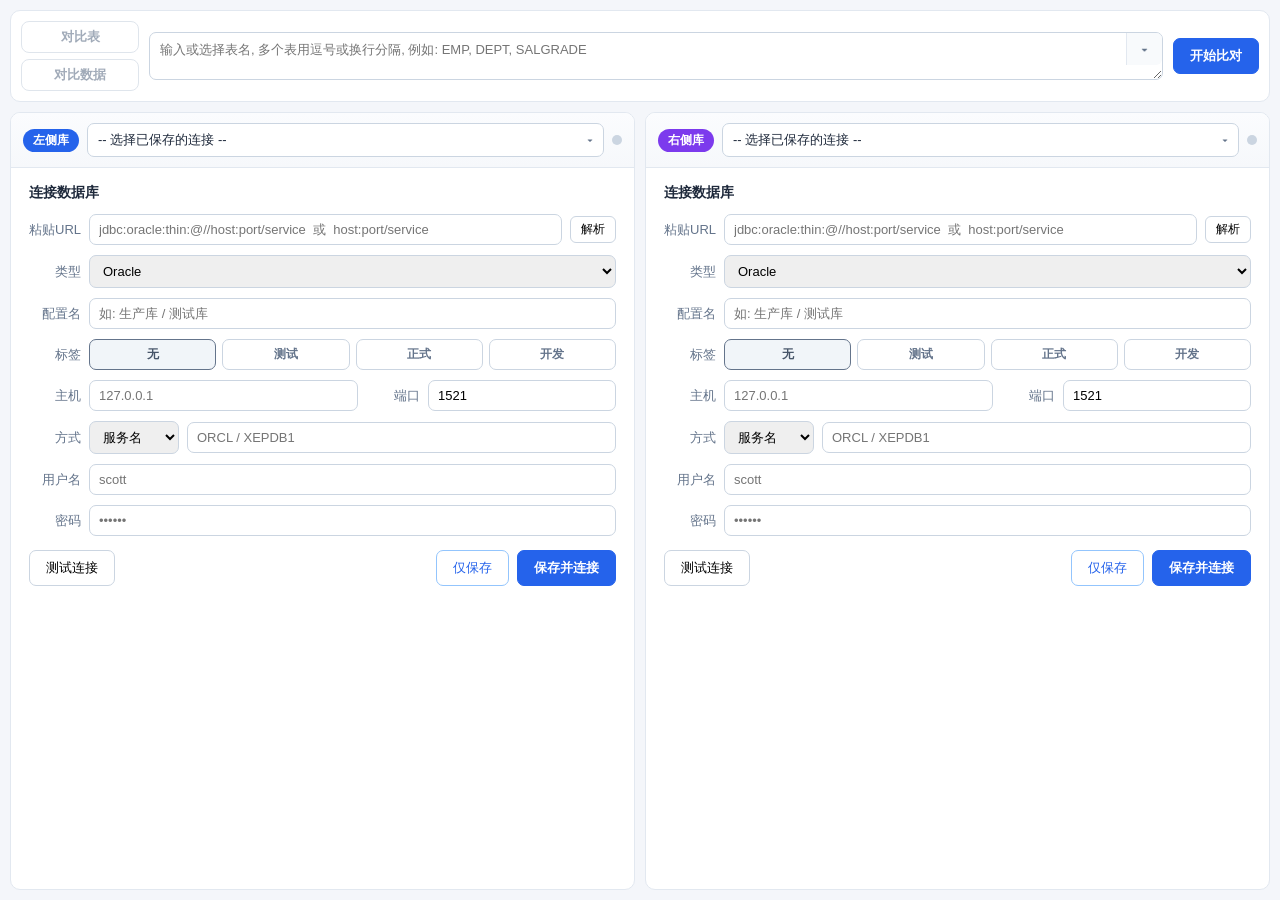
==== web/index.html @ 11e9552e "feat: add read-only database MCP and configurator" ====
<!DOCTYPE html>
<html lang="zh-CN">
<head>
<meta charset="UTF-8">
<meta name="viewport" content="width=device-width, initial-scale=1.0">
<title>数据库对比工具</title>
<link rel="icon" href="app-icon.svg" type="image/svg+xml">
<link rel="stylesheet" href="style.css?v=2.0.18">
</head>
<body>

<main class="main">
  <div class="querybar" id="querybar">
    <div class="query-modes">
      <button id="btnModeStruct" class="mode-btn" disabled title="两侧都连接后可用">对比表</button>
      <button id="btnModeData" class="mode-btn" disabled title="两侧都连接后可用">对比数据</button>
    </div>
    <div class="query-content">
      <div class="table-picker" id="shared-struct-picker" data-picker="struct">
        <textarea class="table-input" rows="2" placeholder="输入或选择表名, 多个表用逗号或换行分隔, 例如: EMP, DEPT, SALGRADE"></textarea>
        <button type="button" class="table-picker-toggle" title="选择数据表" aria-label="展开数据表列表" aria-expanded="false"><span>▾</span></button>
        <div class="table-menu" role="listbox" aria-multiselectable="true"></div>
      </div>
      <div class="table-picker" id="shared-data-picker" data-picker="data" style="display:none">
        <input class="data-table-input" placeholder="输入或选择要比对的表名" autocomplete="off">
        <button type="button" class="table-picker-toggle" title="选择数据表" aria-label="展开数据表列表" aria-expanded="false"><span>▾</span></button>
        <div class="table-menu" role="listbox"></div>
      </div>
      <div class="shared-where" id="shared-where" style="display:none">
        <span class="where-label">WHERE</span>
        <textarea class="data-where-input" rows="2" spellcheck="false" placeholder="可选过滤条件, 例如: id &gt; 100 and status = 1"></textarea>
      </div>
    </div>
    <button id="btnCompareShared" class="btn btn-primary query-submit" disabled>开始比对</button>
  </div>
  <div class="panes">
  <!-- 左侧面板 -->
  <section class="pane" id="pane-left" data-side="left">
    <div class="pane-head">
      <span class="side-tag side-left">左侧库</span>
      <div class="db-dropdown" id="dd-left">
        <div class="dd-display" id="dd-display-left">
          <span class="dd-label" id="dd-label-left">-- 选择已保存的连接 --</span>
          <span class="dd-arrow">▾</span>
        </div>
        <div class="dd-list" id="dd-list-left"></div>
      </div>
      <span class="dot" id="dot-left"></span>
      <button class="btn-mini btn-disc" id="disc-left" title="断开当前连接" style="display:none">断开</button>
      <button class="btn-mini btn-refresh" id="refresh-left" title="刷新连接状态和表列表" style="display:none">刷新</button>
      <button class="btn-mini btn-edit" id="edit-left" title="编辑当前数据源配置" style="display:none">编辑</button>
      <button class="btn-mini btn-del" id="del-left" title="删除当前数据源" style="display:none">删除</button>
    </div>

    <!-- 连接表单 -->
    <div class="conn-form" id="form-left">
      <div class="form-title">连接数据库</div>
      <div class="frow f-url-row"><label>粘贴URL</label>
        <input class="f-url" placeholder="jdbc:oracle:thin:@//host:port/service  或  host:port/service" autocomplete="off">
        <button class="btn-mini btn-parse-url" title="解析并填充各字段">解析</button>
      </div>
      <div class="frow"><label>类型</label>
        <select class="f-type">
          <option value="oracle" selected>Oracle</option>
          <option value="mysql">MySQL</option>
          <option value="sqlite">SQLite</option>
        </select>
      </div>
      <div class="frow"><label>配置名</label><input class="f-name" placeholder="如: 生产库 / 测试库"></div>
      <div class="frow"><label>标签</label>
        <div class="f-tag-group">
          <label class="tag-radio tag-none"><input type="radio" name="tag-left" value="" checked><span>无</span></label>
          <label class="tag-radio tag-test"><input type="radio" name="tag-left" value="test"><span>测试</span></label>
          <label class="tag-radio tag-prod"><input type="radio" name="tag-left" value="prod"><span>正式</span></label>
          <label class="tag-radio tag-dev"><input type="radio" name="tag-left" value="dev"><span>开发</span></label>
        </div>
      </div>
      <div class="f-host-row">
        <div class="frow f-host"><label>主机</label><input class="f-hostname" placeholder="127.0.0.1"></div>
        <div class="frow f-port"><label>端口</label><input class="f-portnum" value="1521"></div>
      </div>
      <div class="frow f-ora">
        <label>方式</label>
        <select class="f-ora-mode">
          <option value="service" selected>服务名</option>
          <option value="sid">SID</option>
        </select>
        <input class="f-ora-value" placeholder="ORCL / XEPDB1">
      </div>
      <div class="frow f-mysql" style="display:none"><label>数据库</label><input class="f-database" placeholder="数据库名"></div>
      <div class="frow f-sqlite" style="display:none"><label>文件</label><input class="f-path" placeholder="D:\data\xxx.db"></div>
      <div class="frow f-userrow"><label>用户名</label><input class="f-user" placeholder="scott"></div>
      <div class="frow f-pwdrow"><label>密码</label><input class="f-pwd" type="password" placeholder="••••••"></div>
      <div class="fbtns">
        <button class="btn btn-test">测试连接</button>
        <span class="fbtn-spacer"></span>
        <button class="btn btn-cancel-edit" style="display:none">取消</button>
        <button class="btn btn-save">仅保存</button>
        <button class="btn btn-primary btn-connect">保存并连接</button>
      </div>
      <div class="form-msg"></div>
    </div>

    <!-- 已连接工作区 -->
    <div class="workspace" id="ws-left" style="display:none">
      <div class="result-area"></div>
      <div class="sql-area">
        <div class="sql-head">
          <span class="sql-title">修复SQL</span>
          <span class="sql-sub">仅复制, 应用不执行</span>
          <button class="btn-mini btn-copy">复制SQL</button>
        </div>
        <div class="sql-resizer" title="拖动调整高度"></div>
        <textarea class="sql-output" readonly placeholder="比对完成后, 这里显示让本侧变成对方的 SQL"></textarea>
      </div>
    </div>
  </section>

  <!-- 右侧面板 -->
  <section class="pane" id="pane-right" data-side="right">
    <div class="pane-head">
      <span class="side-tag side-right">右侧库</span>
      <div class="db-dropdown" id="dd-right">
        <div class="dd-display" id="dd-display-right">
          <span class="dd-label" id="dd-label-right">-- 选择已保存的连接 --</span>
          <span class="dd-arrow">▾</span>
        </div>
        <div class="dd-list" id="dd-list-right"></div>
      </div>
      <span class="dot" id="dot-right"></span>
      <button class="btn-mini btn-disc" id="disc-right" title="断开当前连接" style="display:none">断开</button>
      <button class="btn-mini btn-refresh" id="refresh-right" title="刷新连接状态和表列表" style="display:none">刷新</button>
      <button class="btn-mini btn-edit" id="edit-right" title="编辑当前数据源配置" style="display:none">编辑</button>
      <button class="btn-mini btn-del" id="del-right" title="删除当前数据源" style="display:none">删除</button>
    </div>

    <div class="conn-form" id="form-right">
      <div class="form-title">连接数据库</div>
      <div class="frow f-url-row"><label>粘贴URL</label>
        <input class="f-url" placeholder="jdbc:oracle:thin:@//host:port/service  或  host:port/service" autocomplete="off">
        <button class="btn-mini btn-parse-url" title="解析并填充各字段">解析</button>
      </div>
      <div class="frow"><label>类型</label>
        <select class="f-type">
          <option value="oracle" selected>Oracle</option>
          <option value="mysql">MySQL</option>
          <option value="sqlite">SQLite</option>
        </select>
      </div>
      <div class="frow"><label>配置名</label><input class="f-name" placeholder="如: 生产库 / 测试库"></div>
      <div class="frow"><label>标签</label>
        <div class="f-tag-group">
          <label class="tag-radio tag-none"><input type="radio" name="tag-right" value="" checked><span>无</span></label>
          <label class="tag-radio tag-test"><input type="radio" name="tag-right" value="test"><span>测试</span></label>
          <label class="tag-radio tag-prod"><input type="radio" name="tag-right" value="prod"><span>正式</span></label>
          <label class="tag-radio tag-dev"><input type="radio" name="tag-right" value="dev"><span>开发</span></label>
        </div>
      </div>
      <div class="f-host-row">
        <div class="frow f-host"><label>主机</label><input class="f-hostname" placeholder="127.0.0.1"></div>
        <div class="frow f-port"><label>端口</label><input class="f-portnum" value="1521"></div>
      </div>
      <div class="frow f-ora">
        <label>方式</label>
        <select class="f-ora-mode">
          <option value="service" selected>服务名</option>
          <option value="sid">SID</option>
        </select>
        <input class="f-ora-value" placeholder="ORCL / XEPDB1">
      </div>
      <div class="frow f-mysql" style="display:none"><label>数据库</label><input class="f-database" placeholder="数据库名"></div>
      <div class="frow f-sqlite" style="display:none"><label>文件</label><input class="f-path" placeholder="D:\data\xxx.db"></div>
      <div class="frow f-userrow"><label>用户名</label><input class="f-user" placeholder="scott"></div>
      <div class="frow f-pwdrow"><label>密码</label><input class="f-pwd" type="password" placeholder="••••••"></div>
      <div class="fbtns">
        <button class="btn btn-test">测试连接</button>
        <span class="fbtn-spacer"></span>
        <button class="btn btn-cancel-edit" style="display:none">取消</button>
        <button class="btn btn-save">仅保存</button>
        <button class="btn btn-primary btn-connect">保存并连接</button>
      </div>
      <div class="form-msg"></div>
    </div>

    <div class="workspace" id="ws-right" style="display:none">
      <div class="result-area"></div>
      <div class="sql-area">
        <div class="sql-head">
          <span class="sql-title">输出修复SQL</span>
          <span class="sql-sub">仅复制, 应用不执行</span>
          <button class="btn-mini btn-copy">复制SQL</button>
        </div>
        <div class="sql-resizer" title="拖动调整高度"></div>
        <textarea class="sql-output" readonly placeholder="比对完成后, 这里显示让本侧变成对方的 SQL"></textarea>
      </div>
    </div>
  </section>
  </div>
</main>

<div class="toast" id="toast"></div>
<script src="app.js?v=2.0.18"></script>
</body>
</html>
---- web/style.css ----
/* ===== 数据库同步比对工具 - 浅色主题 ===== */
* { box-sizing: border-box; margin: 0; padding: 0; }

:root {
  --bg: #f4f6fa;
  --panel: #ffffff;
  --border: #e2e8f0;
  --border-strong: #cbd5e1;
  --text: #1e293b;
  --text-dim: #64748b;
  --accent: #2563eb;
  --accent-hover: #1d4ed8;
  --ok: #16a34a;
  --warn: #d97706;
  --err: #dc2626;
  --left-color: #2563eb;
  --right-color: #7c3aed;
  --code-bg: #f8fafc;
}

html, body { height: 100%; }
body {
  font-family: "Microsoft YaHei", "PingFang SC", "Segoe UI", sans-serif;
  background: var(--bg);
  color: var(--text);
  font-size: 13px;
  display: flex;
  flex-direction: column;
  overflow: hidden;
}

.mode-btn {
  padding: 8px 26px;
  font-size: 14px;
  font-weight: 600;
  border: 1.5px solid var(--accent);
  background: var(--panel);
  color: var(--accent);
  border-radius: 8px;
  cursor: pointer;
  transition: all .15s;
}
.mode-btn:hover:not(:disabled) { background: #eff6ff; }
.mode-btn.active { background: var(--accent); color: #fff; }
.mode-btn:disabled { border-color: var(--border-strong); color: var(--text-dim); cursor: not-allowed; opacity: .6; }
/* ---------- 主体与共享查询栏 ---------- */
.main {
  flex: 1;
  display: flex;
  flex-direction: column;
  gap: 10px;
  padding: 10px;
  min-height: 0;
}
.querybar {
  display: flex;
  align-items: stretch;
  gap: 10px;
  padding: 10px;
  flex-shrink: 0;
  background: var(--panel);
  border: 1px solid var(--border);
  border-radius: 10px;
}
.query-modes { display: flex; flex-direction: column; gap: 6px; flex: 0 0 118px; }
.query-modes .mode-btn { flex: 1; padding: 6px 8px; font-size: 13px; }
.query-content { display: flex; align-items: stretch; gap: 8px; flex: 1; min-width: 0; }
.query-content > .table-picker { flex: 1; min-width: 180px; align-self: center; }
.shared-where {
  display: flex;
  align-items: stretch;
  flex: 1;
  min-width: 180px;
  border: 1px solid var(--border-strong);
  border-radius: 9px;
  background: #fff;
  overflow: hidden;
  transition: border-color .15s, box-shadow .15s;
}
.shared-where:focus-within { border-color: var(--accent); box-shadow: 0 0 0 2px rgba(37,99,235,.12); }
.shared-where .where-label {
  flex: 0 0 62px;
  display: flex;
  align-items: center;
  justify-content: center;
  padding: 0;
}
.shared-where .data-where-input { flex: 1; min-width: 0; min-height: 58px; }
.query-submit { flex: 0 0 auto; align-self: center; white-space: nowrap; }
.panes { display: flex; gap: 10px; flex: 1; min-height: 0; }
.pane {
  flex: 1;
  min-width: 0;
  background: var(--panel);
  border: 1px solid var(--border);
  border-radius: 10px;
  display: flex;
  flex-direction: column;
  overflow: hidden;
}

/* ---------- 面板头: 数据库下拉 ---------- */
.pane-head {
  display: flex;
  align-items: center;
  gap: 8px;
  padding: 10px 12px;
  border-bottom: 1px solid var(--border);
  background: linear-gradient(180deg, #fbfcfe, #f6f8fb);
}
.side-tag {
  font-weight: 700;
  font-size: 12px;
  padding: 3px 10px;
  border-radius: 20px;
  color: #fff;
  white-space: nowrap;
}
.side-left { background: var(--left-color); }
.side-right { background: var(--right-color); }
.db-select {
  flex: 1;
  min-width: 0;
  padding: 7px 8px;
  border: 1px solid var(--border-strong);
  border-radius: 7px;
  font-size: 13px;
  background: #fff;
  cursor: pointer;
}
.dot { width: 10px; height: 10px; border-radius: 50%; background: var(--border-strong); flex-shrink: 0; }
.dot.on { background: var(--ok); box-shadow: 0 0 5px rgba(22,163,74,.5); }

/* ---------- 连接表单 ---------- */
.conn-form { padding: 16px 18px; overflow-y: auto; }
.conn-form.modal-mode {
  position: fixed; inset: 0; z-index: 1000;
  background: rgba(15,23,42,0.55);
  padding: 40px 16px;
  overflow-y: auto;
  display: flex !important;
  flex-direction: column;
  align-items: center;
}
.conn-form.modal-mode > * {
  width: 100%; max-width: 560px;
  background: var(--panel);
  padding-left: 20px; padding-right: 20px;
  box-sizing: border-box;
  margin: 0;
}
.conn-form.modal-mode > .form-title {
  padding-top: 18px; padding-bottom: 14px;
  border: 1px solid var(--border); border-bottom: none;
  border-radius: 10px 10px 0 0;
  display: block;
}
.conn-form.modal-mode > .frow,
.conn-form.modal-mode > .f-host-row {
  display: flex;
  border-left: 1px solid var(--border); border-right: 1px solid var(--border);
}
.conn-form.modal-mode > .f-host-row { display: flex; gap: 10px; padding-bottom: 10px; }
.conn-form.modal-mode > .frow { padding-top: 0; padding-bottom: 10px; }
.conn-form.modal-mode > .frow.f-remember { padding-bottom: 6px; }
.conn-form.modal-mode > .fbtns {
  padding-top: 6px; padding-bottom: 16px;
  border-left: 1px solid var(--border); border-right: 1px solid var(--border);
  border-bottom: 1px solid var(--border);
  border-radius: 0 0 10px 10px;
}
.conn-form.modal-mode > .form-msg {
  padding-top: 0; padding-bottom: 16px;
  border-left: 1px solid var(--border); border-right: 1px solid var(--border);
  border-bottom: 1px solid var(--border);
  border-radius: 0 0 10px 10px;
  margin-top: -1px;
}
.conn-form.modal-mode > .fbtns + .form-msg { border-top: none; border-radius: 0 0 10px 10px; }
.conn-form.modal-mode > .fbtns:not(:last-child) { border-bottom: none; border-radius: 0; }

.form-title { font-size: 14px; font-weight: 700; margin-bottom: 12px; color: var(--text); }
.frow { display: flex; align-items: center; gap: 8px; margin-bottom: 10px; }
.frow > label:first-child { width: 52px; flex-shrink: 0; color: var(--text-dim); text-align: right; }
.frow input[type="text"], .frow input:not([type]), .frow input[type="password"], .frow select {
  flex: 1;
  min-width: 0;
  padding: 7px 9px;
  border: 1px solid var(--border-strong);
  border-radius: 7px;
  font-size: 13px;
  outline: none;
}

/* URL 粘贴行 */
.f-url-row .f-url { flex: 1; min-width: 0; }
.f-url-row .btn-parse-url { flex-shrink: 0; }
.frow input:focus, .frow select:focus { border-color: var(--accent); box-shadow: 0 0 0 2px rgba(37,99,235,.12); }
.f-host-row { display: flex; gap: 10px; }
.f-host-row .f-host { flex: 3; }
.f-host-row .f-port { flex: 2; }
.f-ora select { flex: 0 0 90px; }
.chk { color: var(--text-dim); font-size: 12px; display: flex; align-items: center; gap: 5px; cursor: pointer; }
.fbtns { display: flex; align-items: center; flex-wrap: wrap; gap: 8px; margin-top: 14px; }
.fbtn-spacer { flex: 1; }
.form-msg { margin-top: 10px; font-size: 12px; min-height: 16px; word-break: break-all; }
.form-msg.ok { color: var(--ok); }
.form-msg.err { color: var(--err); }

/* ---------- 按钮 ---------- */
.btn {
  padding: 8px 16px;
  border: 1px solid var(--border-strong);
  border-radius: 7px;
  background: #fff;
  font-size: 13px;
  cursor: pointer;
  transition: all .15s;
}
.btn:hover { background: #f1f5f9; }
.btn-primary { background: var(--accent); border-color: var(--accent); color: #fff; font-weight: 600; }
.btn-primary:hover { background: var(--accent-hover); }
.btn-mini {
  padding: 4px 10px;
  font-size: 12px;
  border: 1px solid var(--border-strong);
  border-radius: 6px;
  background: #fff;
  cursor: pointer;
  white-space: nowrap;
}
.btn-mini:hover { background: #f1f5f9; }
.btn-disc { color: var(--err); border-color: #fecaca; }
.btn-refresh { color: #0369a1; border-color: #bae6fd; }
.btn-edit { color: #6d28d9; border-color: #ddd6fe; }
.btn-del { color: var(--err); border-color: #fecaca; }
.btn-cancel-edit { color: var(--text-dim); border-color: var(--border-strong); }
.btn-save { color: var(--accent); border-color: #93c5fd; }

/* 标签单选按钮组 */
.f-tag-group {
  flex: 1;
  display: flex;
  gap: 6px;
  min-width: 0;
}
.tag-radio {
  flex: 1;
  position: relative;
  cursor: pointer;
}
.tag-radio input { position: absolute; opacity: 0; pointer-events: none; }
.tag-radio span {
  display: block;
  text-align: center;
  padding: 6px 4px;
  font-size: 12px;
  font-weight: 600;
  border: 1.5px solid var(--border-strong);
  border-radius: 7px;
  background: #fff;
  color: var(--text-dim);
  transition: all .12s;
  white-space: nowrap;
}
.tag-radio:hover span { background: #f8fafc; }
.tag-radio.tag-none input:checked + span { background: #f1f5f9; border-color: #64748b; color: #475569; }
.tag-radio.tag-test input:checked + span { background: #dcfce7; border-color: #16a34a; color: #15803d; }
.tag-radio.tag-prod input:checked + span { background: #fee2e2; border-color: #dc2626; color: #b91c1c; }
.tag-radio.tag-dev  input:checked + span { background: #dbeafe; border-color: #2563eb; color: #1d4ed8; }

/* 标签徽章 */
.tag-badge {
  display: inline-block;
  font-size: 10px;
  font-weight: 700;
  padding: 1px 7px;
  border-radius: 10px;
  margin-left: 4px;
  vertical-align: middle;
  white-space: nowrap;
}
.tag-badge.tag-test { background: #dcfce7; color: #16a34a; }
.tag-badge.tag-prod { background: #fee2e2; color: #dc2626; }
.tag-badge.tag-dev  { background: #dbeafe; color: #2563eb; }

/* 自定义数据源下拉 */
.db-dropdown {
  flex: 1;
  min-width: 0;
  position: relative;
}
.dd-display {
  display: flex;
  align-items: center;
  gap: 6px;
  padding: 7px 10px;
  border: 1px solid var(--border-strong);
  border-radius: 7px;
  background: #fff;
  cursor: pointer;
  font-size: 13px;
  min-height: 34px;
}
.dd-display:hover { border-color: var(--accent); }
.dd-label { flex: 1; min-width: 0; overflow: hidden; text-overflow: ellipsis; white-space: nowrap; }
.dd-arrow { color: var(--text-dim); font-size: 12px; flex-shrink: 0; transition: transform .15s; }
.db-dropdown.open .dd-arrow { transform: rotate(180deg); }
.dd-list {
  display: none;
  position: absolute;
  top: calc(100% + 2px);
  left: 0;
  right: 0;
  background: #fff;
  border: 1px solid var(--border-strong);
  border-radius: 8px;
  box-shadow: 0 6px 20px rgba(0,0,0,.1);
  max-height: 300px;
  overflow-y: auto;
  z-index: 50;
  padding: 3px;
}
.db-dropdown.open .dd-list { display: block; }
.dd-item {
  display: flex;
  align-items: center;
  gap: 6px;
  padding: 7px 10px;
  border-radius: 6px;
  cursor: pointer;
  font-size: 13px;
  transition: background .1s;
}
.dd-item:hover { background: #f1f5f9; }
.dd-item .dd-name { flex: 1; min-width: 0; overflow: hidden; text-overflow: ellipsis; white-space: nowrap; }
.dd-item .dd-type { color: var(--text-dim); font-size: 11px; flex-shrink: 0; }
.dd-item .dd-edit,
.dd-item .dd-delete {
  flex-shrink: 0;
  padding: 2px 8px;
  font-size: 11px;
  border: 1px solid #ddd6fe;
  border-radius: 5px;
  color: #6d28d9;
  background: #faf5ff;
  cursor: pointer;
  white-space: nowrap;
}
.dd-item .dd-edit:hover { background: #ede9fe; }
.dd-item .dd-delete {
  border-color: #fecaca;
  color: #b91c1c;
  background: #fef2f2;
}
.dd-item .dd-delete:hover { background: #fee2e2; }
.dd-item.dd-new { color: var(--accent); font-weight: 600; justify-content: center; }

/* ---------- 工作区 ---------- */
.workspace {
  flex: 1;
  display: flex;
  flex-direction: column;
  min-height: 0;
  padding: 10px 12px;
  gap: 10px;
}
.table-picker {
  flex: 1;
  min-width: 0;
  position: relative;
}
.table-input, .data-table-input {
  display: block;
  width: 100%;
  min-width: 0;
  padding: 8px 42px 8px 10px;
  border: 1px solid var(--border-strong);
  border-radius: 7px;
  font-size: 13px;
  font-family: inherit;
  resize: vertical;
  outline: none;
}
.data-table-input { height: 34px; }
.table-input:focus, .data-table-input:focus { border-color: var(--accent); box-shadow: 0 0 0 2px rgba(37,99,235,.12); }
.table-picker.open .table-input,
.table-picker.open .data-table-input { border-color: var(--accent); box-shadow: 0 0 0 2px rgba(37,99,235,.12); }
.table-picker-toggle {
  position: absolute;
  top: 1px;
  right: 1px;
  width: 36px;
  height: 32px;
  border: none;
  border-left: 1px solid var(--border);
  border-radius: 0 6px 6px 0;
  background: #f8fafc;
  color: var(--text-dim);
  cursor: pointer;
  font-size: 14px;
  outline: none;
}
.table-picker-toggle:hover { background: #eff6ff; color: var(--accent); }
.table-picker-toggle:focus-visible { box-shadow: inset 0 0 0 2px rgba(37,99,235,.45); }
.table-picker-toggle span { display: inline-block; transition: transform .15s; }
.table-picker.open .table-picker-toggle span { transform: rotate(180deg); }
.table-menu {
  display: none;
  position: absolute;
  top: calc(100% + 4px);
  left: 0;
  right: 0;
  z-index: 70;
  padding: 5px;
  border: 1px solid var(--border-strong);
  border-radius: 7px;
  background: #fff;
  box-shadow: 0 10px 24px rgba(15, 23, 42, .14);
}
.table-picker.open .table-menu { display: block; }
.table-menu-tools {
  display: flex;
  gap: 6px;
  padding: 2px 2px 6px;
  border-bottom: 1px solid var(--border);
}
.table-menu-search {
  flex: 1;
  min-width: 0;
  height: 30px;
  padding: 5px 8px;
  border: 1px solid var(--border-strong);
  border-radius: 6px;
  outline: none;
  font: inherit;
}
.table-menu-search:focus { border-color: var(--accent); box-shadow: 0 0 0 2px rgba(37,99,235,.1); }
.table-menu-clear {
  padding: 0 9px;
  border: 1px solid var(--border);
  border-radius: 6px;
  background: #fff;
  color: var(--text-dim);
  cursor: pointer;
  font-size: 12px;
}
.table-menu-clear:hover { background: #f1f5f9; color: var(--text); }
.table-menu-options { max-height: 250px; overflow-y: auto; padding-top: 3px; }
.table-history {
  padding: 7px 0 6px;
  border-top: 1px solid var(--border);
}
.table-history-head {
  min-height: 24px;
  display: flex;
  align-items: center;
  justify-content: space-between;
  padding: 0 8px 4px;
}
.table-history-title {
  color: var(--text-dim);
  font-size: 11px;
  font-weight: 700;
}
.table-history-clear {
  border: none;
  background: transparent;
  color: var(--text-dim);
  padding: 2px 4px;
  cursor: pointer;
  font-size: 11px;
}
.table-history-clear:hover, .table-history-clear:focus { color: var(--err); outline: none; }
.table-history-list {
  max-height: 165px;
  overflow-y: auto;
  display: grid;
  gap: 5px;
}
.table-history-row {
  min-height: 29px;
  display: flex;
  align-items: stretch;
  gap: 3px;
}
.table-history-item {
  min-width: 0;
  flex: 1;
  border: none;
  border-radius: 5px;
  background: #f8fafc;
  color: var(--text);
  padding: 6px 8px;
  text-align: left;
  cursor: pointer;
  font: 12px Consolas, "Courier New", monospace;
  overflow: hidden;
  text-overflow: ellipsis;
  white-space: nowrap;
}
.table-history-item:hover, .table-history-item:focus { background: #eff6ff; outline: none; color: #1d4ed8; }
.table-history-remove {
  flex: 0 0 28px;
  border: none;
  border-radius: 5px;
  background: transparent;
  color: var(--text-dim);
  cursor: pointer;
  font-size: 18px;
  line-height: 1;
}
.table-history-remove:hover, .table-history-remove:focus { background: #fef2f2; color: var(--err); outline: none; }
.table-option {
  width: 100%;
  min-height: 34px;
  display: flex;
  align-items: center;
  gap: 8px;
  padding: 6px 8px;
  border: none;
  border-radius: 5px;
  background: #fff;
  color: var(--text);
  text-align: left;
  cursor: pointer;
  font: inherit;
}
.table-option:hover, .table-option:focus { background: #eff6ff; outline: none; }
.table-option.selected { background: #eff6ff; color: #1d4ed8; }
.table-option.unavailable { opacity: .52; cursor: not-allowed; }
.table-check {
  width: 15px;
  height: 15px;
  flex: none;
  border: 1px solid #94a3b8;
  border-radius: 4px;
  background: #fff;
}
.table-option.selected .table-check {
  border-color: var(--accent);
  background: var(--accent);
  box-shadow: inset 0 0 0 3px #fff;
}
.table-option-name { flex: 1; min-width: 0; overflow: hidden; text-overflow: ellipsis; white-space: nowrap; }
.table-side {
  flex: none;
  min-width: 34px;
  font-size: 10px;
  font-weight: 700;
  text-align: right;
}
.table-side.both { color: #15803d; }
.table-side.left { color: var(--left-color); }
.table-side.right { color: var(--right-color); }
.table-menu-empty { padding: 18px 10px; color: var(--text-dim); text-align: center; font-size: 12px; }
.where-label {
  display: flex;
  align-items: center;
  justify-content: center;
  background: linear-gradient(180deg, #eff6ff, #dbeafe);
  color: var(--accent);
  font: 700 11px Consolas, "Courier New", monospace;
  letter-spacing: .6px;
  border-right: 1px solid var(--border);
}
.data-where-input {
  display: block;
  width: 100%;
  min-height: 58px;
  max-height: 130px;
  padding: 8px 10px;
  border: none;
  outline: none;
  resize: vertical;
  font: 12px/1.55 Consolas, "Courier New", monospace;
  color: #111827;
  background: #fff;
}

/* ---------- 结果区 ---------- */
.result-area {
  flex: 1;
  min-height: 80px;
  overflow-y: auto;
  border: 1px solid var(--border);
  border-radius: 8px;
  padding: 10px;
  background: #fbfcfe;
}
.result-empty { color: var(--text-dim); text-align: center; padding: 24px 0; font-size: 12px; }

.tcard {
  border: 1px solid var(--border);
  border-left-width: 4px;
  border-radius: 7px;
  background: #fff;
  margin-bottom: 8px;
  padding: 8px 10px;
}
.tcard .tname { font-weight: 700; font-family: Consolas, monospace; }
.tcard .tstatus { font-size: 11px; padding: 2px 8px; border-radius: 12px; margin-left: 8px; white-space: nowrap; }
.st-same   { border-left-color: var(--ok); }
.st-same .tstatus   { background: #dcfce7; color: var(--ok); }
.st-diff   { border-left-color: var(--warn); }
.st-diff .tstatus   { background: #fef3c7; color: var(--warn); }
.st-only   { border-left-color: var(--err); }
.st-only .tstatus   { background: #fee2e2; color: var(--err); }
.st-missing{ border-left-color: var(--text-dim); }
.st-missing .tstatus{ background: #e2e8f0; color: var(--text-dim); }
.tcard.side-present { background: #eff6ff; border-left-color: #60a5fa; }
.tcard.side-present .tstatus { background: #dbeafe; color: #1d4ed8; }
.tcard.side-missing { background: #fff1f2; border-left-color: #fda4af; }
.tcard.side-missing .tstatus { background: #fee2e2; color: #dc2626; }
.tcard ul { margin: 6px 0 0 18px; color: var(--text-dim); font-size: 12px; line-height: 1.7; }
.tcard li.side-present,
.tcard li.side-missing { margin: 2px 0; padding: 1px 6px 1px 2px; border-radius: 4px; }
.tcard li.side-present { background: #eff6ff; color: #1d4ed8; }
.tcard li.side-missing { background: #fff1f2; color: #dc2626; }
.tcard li.side-present::marker { color: #2563eb; }
.tcard li.side-missing::marker { color: #dc2626; }

/* 数据差异明细 */
.summary-bar { display: flex; gap: 14px; flex-wrap: wrap; padding: 6px 2px 10px; font-size: 12px; }
.summary-bar b { font-size: 14px; }
.sg-l { color: var(--left-color); } .sg-r { color: var(--right-color); }
.dtable { width: 100%; border-collapse: collapse; font-size: 12px; }
.dtable th, .dtable td {
  border: 1px solid var(--border);
  padding: 5px 7px;
  text-align: left;
  vertical-align: top;
  word-break: break-all;
}
.dtable th { background: #f1f5f9; font-weight: 600; white-space: nowrap; }
.dtable td.k { font-family: Consolas, monospace; white-space: nowrap; }
.tag { font-size: 11px; padding: 1px 7px; border-radius: 10px; white-space: nowrap; }
.tag-only_left  { background: #dbeafe; color: var(--left-color); }
.tag-only_right { background: #ede9fe; color: var(--right-color); }
.tag-diff       { background: #fef3c7; color: var(--warn); }
.cell-changed { background: #fff7ed; color: #c2410c; font-weight: 600; }
.drow { font-family: Consolas, monospace; font-size: 11px; }

/* ---------- SQL 区 ---------- */
.sql-area {
  flex-shrink: 0;
  height: 210px;
  display: flex;
  flex-direction: column;
  border: 1px solid var(--border);
  border-radius: 8px;
  overflow: hidden;
}
.sql-head {
  display: flex;
  align-items: center;
  gap: 8px;
  padding: 6px 10px;
  background: #f1f5f9;
  border-bottom: 1px solid var(--border);
}
.sql-title { font-weight: 700; font-size: 12px; }
.sql-sub { color: var(--text-dim); font-size: 11px; flex: 1; }
.sql-resizer {
  height: 8px;
  flex-shrink: 0;
  background: #cbd5e1;
  cursor: row-resize;
  border-top: 1px solid var(--border);
  border-bottom: 1px solid var(--border);
  position: relative;
  transition: background 0.15s;
}
.sql-resizer::before {
  content: "";
  position: absolute;
  left: 50%;
  top: 50%;
  transform: translate(-50%, -50%);
  width: 36px;
  height: 2px;
  background: #64748b;
  border-radius: 1px;
}
.sql-resizer:hover { background: #93c5fd; }
.sql-output {
  flex: 1;
  border: none;
  resize: none;
  min-height: 60px;
  padding: 10px;
  font-family: Consolas, "Courier New", monospace;
  font-size: 12px;
  line-height: 1.6;
  background: var(--code-bg);
  color: var(--text);
  outline: none;
  overflow: auto;
}

/* ---------- Toast ---------- */
.toast {
  position: fixed;
  left: 50%;
  bottom: 30px;
  transform: translateX(-50%) translateY(20px);
  background: #0f172a;
  color: #fff;
  padding: 9px 20px;
  border-radius: 8px;
  font-size: 13px;
  opacity: 0;
  pointer-events: none;
  transition: all .25s;
  z-index: 999;
  max-width: 70%;
}
.toast.show { opacity: .95; transform: translateX(-50%) translateY(0); }

/* ---------- 滚动条 ---------- */
::-webkit-scrollbar { width: 9px; height: 9px; }
::-webkit-scrollbar-thumb { background: #cbd5e1; border-radius: 5px; }
::-webkit-scrollbar-thumb:hover { background: #94a3b8; }
::-webkit-scrollbar-track { background: transparent; }

.loading { opacity: .55; pointer-events: none; }

@media (max-width: 900px) {
  .querybar { flex-wrap: wrap; }
  .query-modes { flex: 1 1 100%; flex-direction: row; }
  .query-content { flex: 1 1 100%; flex-wrap: wrap; }
  .query-content > .table-picker, .shared-where { flex: 1 1 100%; }
  .query-submit { margin-left: auto; }
  .panes { flex-direction: column; overflow-y: auto; }
  .pane { min-height: 460px; flex: none; }
}
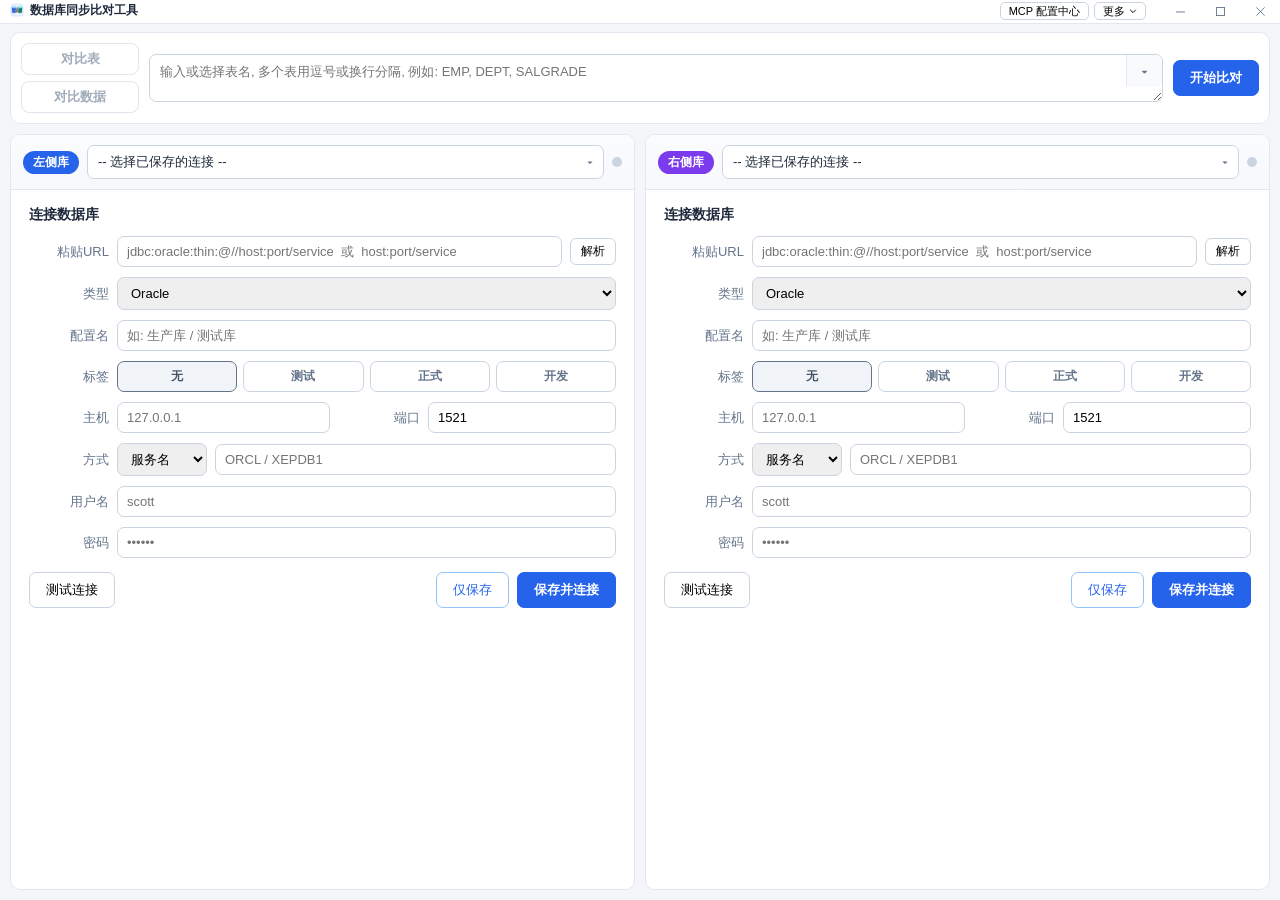
==== commit 5932427a: "feat: 完善 MCP 配置中心与桌面交互 - MCP 配置中心扩展到 13 种 agent，支持全局安装与关闭全局 - MySQL 连接支持加载数据库列表，修复下拉交互 - 增加自定义标题栏、快捷" ====
--- a/web/index.html
+++ b/web/index.html
@@ -5,9 +5,42 @@
 <meta name="viewport" content="width=device-width, initial-scale=1.0">
 <title>数据库对比工具</title>
 <link rel="icon" href="app-icon.svg" type="image/svg+xml">
-<link rel="stylesheet" href="style.css?v=2.0.18">
+<link rel="stylesheet" href="style.css?v=2.0.37">
 </head>
 <body>
+
+<header class="titlebar pywebview-drag-region" id="titlebar">
+  <img class="titlebar-icon" src="app-icon.svg" alt="">
+  <span class="titlebar-title">数据库同步比对工具</span>
+  <span class="titlebar-version" id="topbarVersion"></span>
+  <div class="titlebar-actions pywebview-drag-region">
+    <button type="button" class="btn-mini" id="btnMcpConfig" title="打开 MCP 配置中心">MCP 配置中心</button>
+    <div class="titlebar-menu" id="titlebarMenu">
+      <button type="button" class="btn-mini titlebar-menu-toggle" id="btnMoreMenu" aria-haspopup="menu" aria-expanded="false" title="更多操作">
+        <span>更多</span>
+        <svg viewBox="0 0 10 10"><path d="M1.5 3.5L5 7l3.5-3.5"/></svg>
+      </button>
+      <div class="titlebar-dropdown" id="moreMenu" role="menu" hidden>
+        <button type="button" class="menu-item" id="btnOpenStoreDir" role="menuitem" title="打开本地配置目录">打开配置目录</button>
+        <button type="button" class="menu-item" id="btnAbout" role="menuitem" title="查看版本信息">关于/版本</button>
+        <div class="menu-sep"></div>
+        <button type="button" class="menu-item menu-danger" id="btnClearUserData" role="menuitem" title="删除本地连接配置、会话、比对历史和审计日志">清空用户数据</button>
+      </div>
+    </div>
+  </div>
+  <div class="titlebar-buttons">
+    <button type="button" class="win-btn" id="btnWinMin" title="最小化">
+      <svg viewBox="0 0 10 10"><path d="M0 5.5h10"/></svg>
+    </button>
+    <button type="button" class="win-btn" id="btnWinMax" title="最大化">
+      <svg class="ico-max" viewBox="0 0 10 10"><rect x=".5" y=".5" width="9" height="9"/></svg>
+      <svg class="ico-restore" viewBox="0 0 10 10"><path d="M2.5.5h7v7h-2"/><rect x=".5" y="2.5" width="7" height="7"/></svg>
+    </button>
+    <button type="button" class="win-btn win-close" id="btnWinClose" title="关闭">
+      <svg viewBox="0 0 10 10"><path d="M.5.5l9 9M9.5.5l-9 9"/></svg>
+    </button>
+  </div>
+</header>
 
 <main class="main">
   <div class="querybar" id="querybar">
@@ -75,6 +108,12 @@
           <label class="tag-radio tag-dev"><input type="radio" name="tag-left" value="dev"><span>开发</span></label>
         </div>
       </div>
+      <div class="frow f-allow-write-row" style="display:none">
+        <label>AI 写权限</label>
+        <label style="display:flex;align-items:center;gap:6px;color:var(--text-dim);font-size:12px">
+          <input type="checkbox" class="f-allow-write"> 允许 AI 写入（仅测试/开发库）
+        </label>
+      </div>
       <div class="f-host-row">
         <div class="frow f-host"><label>主机</label><input class="f-hostname" placeholder="127.0.0.1"></div>
         <div class="frow f-port"><label>端口</label><input class="f-portnum" value="1521"></div>
@@ -87,7 +126,14 @@
         </select>
         <input class="f-ora-value" placeholder="ORCL / XEPDB1">
       </div>
-      <div class="frow f-mysql" style="display:none"><label>数据库</label><input class="f-database" placeholder="数据库名"></div>
+      <div class="frow f-mysql" style="display:none">
+        <label>数据库</label>
+        <div class="db-field">
+          <input class="f-database" placeholder="数据库名" autocomplete="off">
+          <div class="db-menu" hidden></div>
+        </div>
+        <button type="button" class="btn-mini btn-load-db" title="填写主机、端口、用户名和密码后加载数据库列表">加载</button>
+      </div>
       <div class="frow f-sqlite" style="display:none"><label>文件</label><input class="f-path" placeholder="D:\data\xxx.db"></div>
       <div class="frow f-userrow"><label>用户名</label><input class="f-user" placeholder="scott"></div>
       <div class="frow f-pwdrow"><label>密码</label><input class="f-pwd" type="password" placeholder="••••••"></div>
@@ -156,6 +202,12 @@
           <label class="tag-radio tag-dev"><input type="radio" name="tag-right" value="dev"><span>开发</span></label>
         </div>
       </div>
+      <div class="frow f-allow-write-row" style="display:none">
+        <label>AI 写权限</label>
+        <label style="display:flex;align-items:center;gap:6px;color:var(--text-dim);font-size:12px">
+          <input type="checkbox" class="f-allow-write"> 允许 AI 写入（仅测试/开发库）
+        </label>
+      </div>
       <div class="f-host-row">
         <div class="frow f-host"><label>主机</label><input class="f-hostname" placeholder="127.0.0.1"></div>
         <div class="frow f-port"><label>端口</label><input class="f-portnum" value="1521"></div>
@@ -168,7 +220,14 @@
         </select>
         <input class="f-ora-value" placeholder="ORCL / XEPDB1">
       </div>
-      <div class="frow f-mysql" style="display:none"><label>数据库</label><input class="f-database" placeholder="数据库名"></div>
+      <div class="frow f-mysql" style="display:none">
+        <label>数据库</label>
+        <div class="db-field">
+          <input class="f-database" placeholder="数据库名" autocomplete="off">
+          <div class="db-menu" hidden></div>
+        </div>
+        <button type="button" class="btn-mini btn-load-db" title="填写主机、端口、用户名和密码后加载数据库列表">加载</button>
+      </div>
       <div class="frow f-sqlite" style="display:none"><label>文件</label><input class="f-path" placeholder="D:\data\xxx.db"></div>
       <div class="frow f-userrow"><label>用户名</label><input class="f-user" placeholder="scott"></div>
       <div class="frow f-pwdrow"><label>密码</label><input class="f-pwd" type="password" placeholder="••••••"></div>
@@ -198,7 +257,17 @@
   </div>
 </main>
 
+<div class="about-mask" id="aboutMask" style="display:none">
+  <div class="about-card" role="dialog" aria-modal="true" aria-labelledby="aboutTitle">
+    <div class="about-head">
+      <span id="aboutTitle">关于</span>
+      <button class="about-close" id="aboutClose" title="关闭" aria-label="关闭">×</button>
+    </div>
+    <div class="about-body" id="aboutBody"></div>
+  </div>
+</div>
+
 <div class="toast" id="toast"></div>
-<script src="app.js?v=2.0.18"></script>
+<script src="app.js?v=2.0.37"></script>
 </body>
 </html>
--- a/web/style.css
+++ b/web/style.css
@@ -49,9 +49,131 @@
   display: flex;
   flex-direction: column;
   gap: 10px;
-  padding: 10px;
+  padding: 8px 10px 10px;
   min-height: 0;
 }
+
+/* ---------- 自定义标题栏 ---------- */
+.titlebar {
+  position: relative;
+  z-index: 50;
+  display: flex;
+  align-items: flex-start;
+  gap: 6px;
+  height: 24px;
+  flex-shrink: 0;
+  padding-left: 10px;
+  background: var(--panel);
+  border-bottom: 1px solid var(--border);
+  user-select: none;
+}
+.titlebar-icon { width: 14px; height: 14px; margin-top: 3px; pointer-events: none; }
+.titlebar-title { margin-top: 2px; font-size: 12px; font-weight: 700; color: var(--text); pointer-events: none; }
+.titlebar-version { margin-top: 2px; font-size: 10px; line-height: 16px; color: var(--text-dim); pointer-events: none; }
+.titlebar-actions { align-self: flex-start; margin-top: 2px; margin-left: auto; display: flex; align-items: center; gap: 5px; padding: 0 8px; }
+.titlebar-actions .btn-mini {
+  display: inline-flex;
+  align-items: center;
+  height: 18px;
+  padding: 0 8px;
+  font-size: 11px;
+  border-radius: 5px;
+  background: var(--panel);
+}
+.titlebar-menu { position: relative; }
+.titlebar-menu-toggle { display: inline-flex; align-items: center; gap: 4px; }
+.titlebar-menu-toggle svg {
+  width: 8px;
+  height: 8px;
+  stroke: currentColor;
+  stroke-width: 1.2;
+  fill: none;
+  transition: transform .15s;
+}
+.titlebar-menu.open .titlebar-menu-toggle svg { transform: rotate(180deg); }
+.titlebar-dropdown {
+  position: absolute;
+  top: calc(100% + 6px);
+  right: 0;
+  z-index: 100;
+  min-width: 168px;
+  padding: 5px;
+  background: #fff;
+  border: 1px solid var(--border);
+  border-radius: 8px;
+  box-shadow: 0 8px 24px rgba(15, 23, 42, .14);
+  user-select: none;
+}
+.titlebar-dropdown[hidden] { display: none; }
+.menu-item {
+  display: flex;
+  align-items: center;
+  width: 100%;
+  height: 32px;
+  padding: 0 10px;
+  border: none;
+  border-radius: 6px;
+  background: transparent;
+  font: inherit;
+  font-size: 12px;
+  color: var(--text);
+  text-align: left;
+  cursor: pointer;
+}
+.menu-item:hover { background: #f1f5fb; }
+.menu-item.menu-danger { color: var(--err); }
+.menu-item.menu-danger:hover { background: #fef2f2; }
+.menu-sep { height: 1px; margin: 4px 6px; background: var(--border); }
+.titlebar-buttons { display: flex; align-items: stretch; align-self: stretch; }
+.win-btn {
+  width: 40px;
+  border: none;
+  background: transparent;
+  color: var(--text-dim);
+  display: flex;
+  align-items: center;
+  justify-content: center;
+  cursor: default;
+}
+.win-btn:hover { background: #e8edf5; color: var(--text); }
+.win-btn.win-close:hover { background: #e81123; color: #fff; }
+.win-btn svg { width: 9px; height: 9px; stroke: currentColor; stroke-width: 1; fill: none; }
+.win-btn .ico-restore { display: none; }
+.win-btn.is-max .ico-max { display: none; }
+.win-btn.is-max .ico-restore { display: block; }
+
+/* ---------- 关于弹窗 ---------- */
+.about-mask {
+  position: fixed; inset: 0; z-index: 1100;
+  display: flex; align-items: center; justify-content: center;
+  padding: 20px;
+  background: rgba(15,23,42,.45);
+}
+.about-card {
+  width: 100%; max-width: 430px;
+  background: var(--panel);
+  border: 1px solid var(--border);
+  border-radius: 10px;
+  box-shadow: 0 18px 44px rgba(15,23,42,.28);
+  overflow: hidden;
+}
+.about-head {
+  display: flex; align-items: center; justify-content: space-between;
+  padding: 12px 16px;
+  border-bottom: 1px solid var(--border);
+  font-size: 14px; font-weight: 700;
+}
+.about-close {
+  border: none; background: none; padding: 0 2px;
+  font-size: 20px; line-height: 1; color: var(--text-dim); cursor: pointer;
+}
+.about-close:hover { color: var(--text); }
+.about-body { padding: 12px 16px 16px; font-size: 12px; color: var(--text-dim); }
+.about-row { display: flex; gap: 10px; padding: 4px 0; }
+.about-row b { flex: 0 0 72px; color: var(--text); font-weight: 600; }
+.about-row span { flex: 1; min-width: 0; word-break: break-all; }
+.about-note { margin-top: 10px; padding-top: 10px; border-top: 1px dashed var(--border); line-height: 1.7; }
+
 .querybar {
   display: flex;
   align-items: stretch;
@@ -143,7 +265,7 @@
   align-items: center;
 }
 .conn-form.modal-mode > * {
-  width: 100%; max-width: 560px;
+  width: 100%; max-width: 600px;
   background: var(--panel);
   padding-left: 20px; padding-right: 20px;
   box-sizing: border-box;
@@ -181,7 +303,7 @@
 
 .form-title { font-size: 14px; font-weight: 700; margin-bottom: 12px; color: var(--text); }
 .frow { display: flex; align-items: center; gap: 8px; margin-bottom: 10px; }
-.frow > label:first-child { width: 52px; flex-shrink: 0; color: var(--text-dim); text-align: right; }
+.frow > label:first-child { width: 80px; flex-shrink: 0; color: var(--text-dim); text-align: right; white-space: nowrap; }
 .frow input[type="text"], .frow input:not([type]), .frow input[type="password"], .frow select {
   flex: 1;
   min-width: 0;
@@ -200,6 +322,29 @@
 .f-host-row .f-host { flex: 3; }
 .f-host-row .f-port { flex: 2; }
 .f-ora select { flex: 0 0 90px; }
+/* MySQL 数据库名加载 */
+.f-mysql .db-field { position: relative; flex: 1; min-width: 0; display: flex; }
+.f-mysql .db-field .f-database { flex: 1; min-width: 0; }
+.f-mysql .btn-load-db {
+  flex-shrink: 0; width: 54px; padding-left: 0; padding-right: 0;
+  color: var(--accent); border-color: #bfdbfe;
+}
+.db-menu {
+  position: fixed;
+  z-index: 80; max-height: 220px; overflow-y: auto;
+  padding: 4px; background: #fff;
+  border: 1px solid var(--border-strong); border-radius: 8px;
+  box-shadow: 0 8px 24px rgba(15,23,42,.16);
+}
+.db-menu[hidden] { display: none; }
+.db-item {
+  display: block; width: 100%; padding: 6px 8px;
+  border: 0; border-radius: 5px; background: transparent;
+  color: var(--text); font-size: 13px; text-align: left;
+  white-space: nowrap; overflow: hidden; text-overflow: ellipsis;
+  cursor: pointer;
+}
+.db-item:hover, .db-item.selected { background: #eff6ff; color: var(--accent); }
 .chk { color: var(--text-dim); font-size: 12px; display: flex; align-items: center; gap: 5px; cursor: pointer; }
 .fbtns { display: flex; align-items: center; flex-wrap: wrap; gap: 8px; margin-top: 14px; }
 .fbtn-spacer { flex: 1; }
@@ -230,6 +375,7 @@
   white-space: nowrap;
 }
 .btn-mini:hover { background: #f1f5f9; }
+.btn-mini:disabled { opacity: .6; cursor: not-allowed; }
 .btn-disc { color: var(--err); border-color: #fecaca; }
 .btn-refresh { color: #0369a1; border-color: #bae6fd; }
 .btn-edit { color: #6d28d9; border-color: #ddd6fe; }
@@ -478,6 +624,13 @@
   display: grid;
   gap: 5px;
 }
+.table-history-favorites {
+  margin-top: 5px;
+  border-top: 1px solid var(--border);
+}
+.table-history-favorites-head {
+  padding-top: 7px;
+}
 .table-history-row {
   min-height: 29px;
   display: flex;
@@ -500,6 +653,17 @@
   white-space: nowrap;
 }
 .table-history-item:hover, .table-history-item:focus { background: #eff6ff; outline: none; color: #1d4ed8; }
+.table-history-favorite {
+  flex: 0 0 28px;
+  border: none;
+  border-radius: 5px;
+  background: transparent;
+  color: #d97706;
+  cursor: pointer;
+  font-size: 17px;
+  line-height: 1;
+}
+.table-history-favorite:hover, .table-history-favorite:focus { background: #fffbeb; outline: none; }
 .table-history-remove {
   flex: 0 0 28px;
   border: none;
